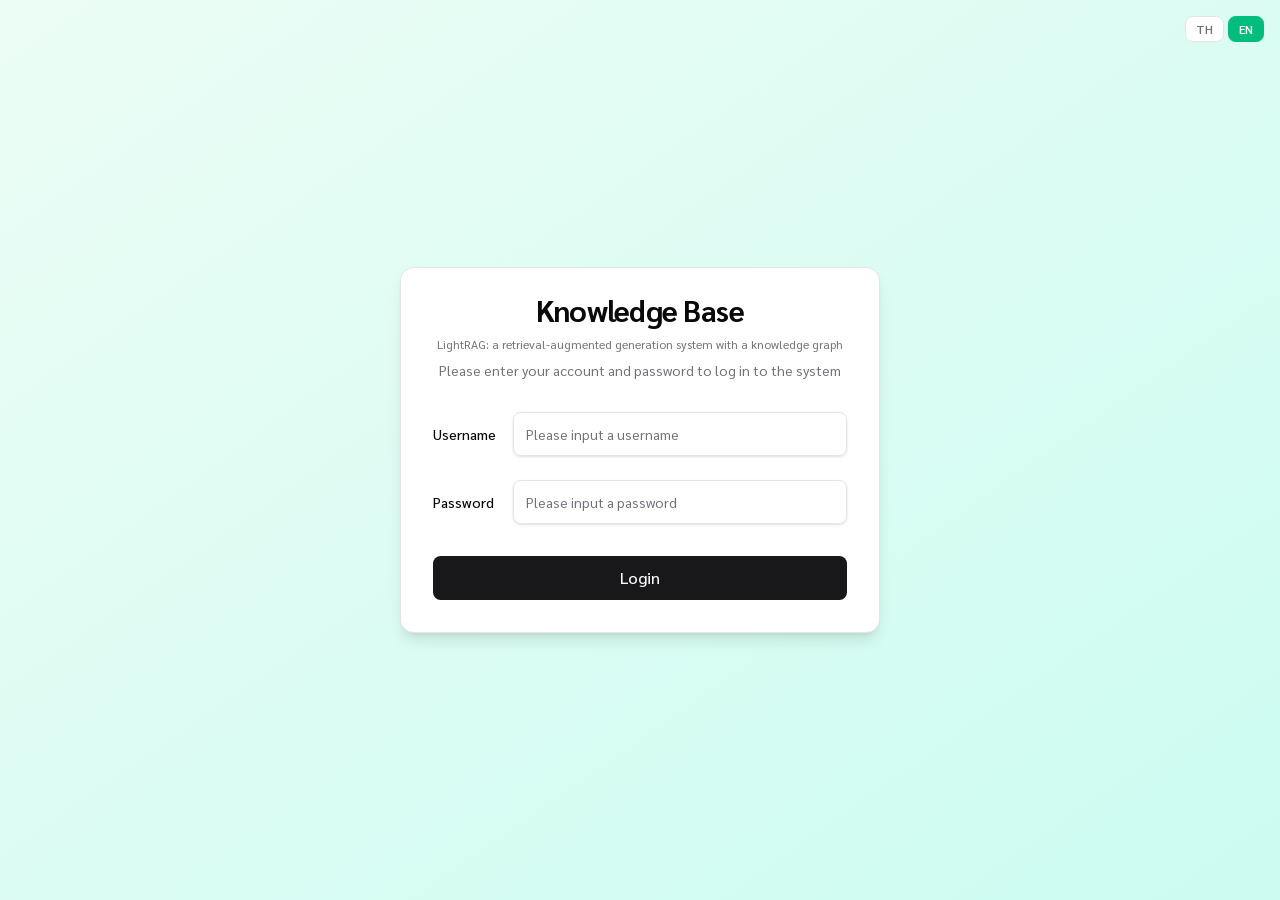
==== webui/index.html @ 4b789178 "Knowledge base on LightRAG v1.5.7 with a Thai/English web UI and mcp-lightrag - docker compose: the " ====
<!doctype html>
<html lang="th">
  <head>
    <meta charset="UTF-8" />
    <meta http-equiv="Cache-Control" content="no-cache, no-store, must-revalidate" />
    <meta http-equiv="Pragma" content="no-cache" />
    <meta http-equiv="Expires" content="0" />
    <!-- no page icon: the browser shows its own default -->
    <link rel="preconnect" href="https://fonts.googleapis.com" />
    <link rel="preconnect" href="https://fonts.gstatic.com" crossorigin />
    <link rel="stylesheet" href="https://fonts.googleapis.com/css2?family=Sarabun:ital,wght@0,400;0,600;0,700;1,400&display=swap" />
    <meta name="viewport" content="width=device-width, initial-scale=1.0" />
    <title>คลังความรู้ (Knowledge Base)</title>
    <!-- where the MCP server is reached; edit webui/kb-config.js on the server, no rebuild needed -->
    <script src="kb-config.js"></script>
    <!-- __LIGHTRAG_RUNTIME_CONFIG__ -->
    <script type="module" crossorigin src="./assets/index-CtB2l5eY.js"></script>
    <link rel="modulepreload" crossorigin href="./assets/rolldown-runtime-hePW80VL.js">
    <link rel="modulepreload" crossorigin href="./assets/katex-CVDP9Zk8.js">
    <link rel="modulepreload" crossorigin href="./assets/preload-helper-DuqgYnXA.js">
    <link rel="modulepreload" crossorigin href="./assets/copy-tex-tgw-hC4n.js">
    <link rel="stylesheet" crossorigin href="./assets/copy-tex-CoXu1Q5Z.css">
    <link rel="stylesheet" crossorigin href="./assets/index-VWiiW3qy.css">
  </head>
  <body>
    <div id="root"></div>
  </body>
</html>
---- webui/assets/index-VWiiW3qy.css ----
:root{--sigma-background-color:#fff;--sigma-controls-background-color:#fff;--sigma-controls-background-color-hover:#0003;--sigma-controls-border-color:#0003;--sigma-controls-color:#000;--sigma-controls-zindex:100;--sigma-controls-margin:5px;--sigma-controls-size:30px}div.react-sigma{background:var(--sigma-background-color);width:100%;height:100%;position:relative}div.sigma-container{width:100%;height:100%}.react-sigma-controls{z-index:var(--sigma-controls-zindex);border:2px solid var(--sigma-controls-border-color);color:var(--sigma-controls-color);background-color:var(--sigma-controls-background-color);border-radius:4px;position:absolute}.react-sigma-controls.bottom-right{bottom:var(--sigma-controls-margin);right:var(--sigma-controls-margin)}.react-sigma-controls.bottom-left{bottom:var(--sigma-controls-margin);left:var(--sigma-controls-margin)}.react-sigma-controls.top-right{top:var(--sigma-controls-margin);right:var(--sigma-controls-margin)}.react-sigma-controls.top-left{top:var(--sigma-controls-margin);left:var(--sigma-controls-margin)}.react-sigma-controls:first-child{border-top-left-radius:2px;border-top-right-radius:2px}.react-sigma-controls:last-child{border-bottom-right-radius:2px;border-bottom-left-radius:2px}.react-sigma-control{width:var(--sigma-controls-size);height:var(--sigma-controls-size);line-height:var(--sigma-controls-size);background-color:var(--sigma-controls-background-color);border-bottom:1px solid var(--sigma-controls-border-color)}.react-sigma-control:last-child{border-bottom:none}.react-sigma-control>*{box-sizing:border-box}.react-sigma-control>button{width:var(--sigma-controls-size);height:var(--sigma-controls-size);line-height:var(--sigma-controls-size);background-position:50%;background-repeat:no-repeat;background-size:50%;background-color:var(--sigma-controls-background-color);clip:rect(0,0,0,0);border:none;margin:0;padding:0;display:block}.react-sigma-control>button:hover{background-color:var(--sigma-controls-background-color-hover)}.react-sigma-search{background-color:var(--sigma-controls-background-color)}.react-sigma-search label{visibility:hidden}.react-sigma-search input{color:var(--sigma-controls-color);background-color:var(--sigma-controls-background-color);width:100%;padding:var(--sigma-controls-margin);box-sizing:border-box;border:none;margin:0;font-size:1em}:root{--sigma-grey-color:#ccc}.react-sigma .option.hoverable{cursor:pointer!important}.react-sigma .text-ellipsis{white-space:nowrap;text-overflow:ellipsis;overflow:hidden}.react-sigma .react-select__clear-indicator{cursor:pointer!important}.react-sigma .text-muted{color:var(--sigma-grey-color)}.react-sigma .text-italic{font-style:italic}.react-sigma .text-center{text-align:center}.react-sigma .graph-search{min-width:250px}.react-sigma .graph-search .option{padding:2px 8px}.react-sigma .graph-search .dropdown-indicator{padding:4px;font-size:1.25em}.react-sigma .graph-search .option.selected{background-color:var(--sigma-grey-color)}.react-sigma .node .render{background-color:var(--sigma-grey-color);border-radius:1em;width:1em;height:1em;margin-right:8px;display:inline-block;position:relative}.react-sigma .node{flex-direction:row;align-items:center;display:flex}.react-sigma .node .render{margin-right:0 .25em;flex-grow:0;flex-shrink:0}.react-sigma .node .label{flex-grow:1;flex-shrink:1}.react-sigma .edge{flex-flow:column;flex-grow:0;flex-shrink:0;align-items:flex-start;display:flex}.react-sigma .edge .node{font-size:.7em}.react-sigma .edge .body{flex-direction:row;flex-grow:1;flex-shrink:1;min-height:.6em;display:flex}.react-sigma .edge .body .render{flex-direction:column;margin:0 2px;display:flex}.react-sigma .edge .body .render .dash,.react-sigma .edge .body .render .dotted{border:2px solid #ccc;flex-grow:1;flex-shrink:1;width:0;margin:0 2px;display:inline-block}.react-sigma .edge .body .render .dotted{border-style:dotted}.react-sigma .edge .body .render .arrow{border-top:.6em solid red;border-left:.3em solid #0000;border-right:.3em solid #0000;flex-grow:0;flex-shrink:0;width:0;height:0}.react-sigma .edge .body .label{text-align:center;flex-grow:1;flex-shrink:1}
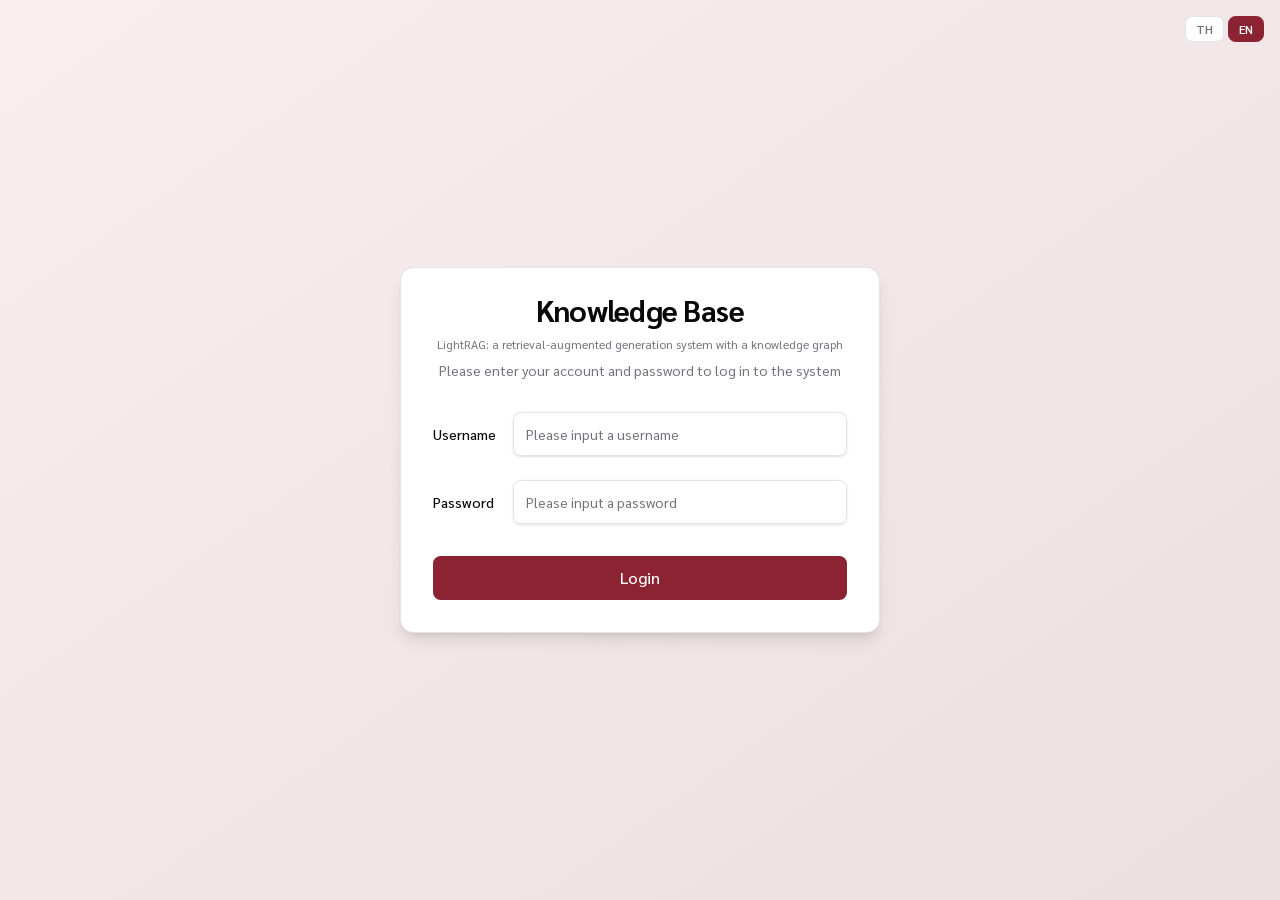
==== commit 03c32c0d: "Web UI: brand color #8B2332 for buttons and icons, no guest-mode badge Status dots keep green / red." ====
--- a/webui/index.html
+++ b/webui/index.html
@@ -14,12 +14,12 @@
     <!-- where the MCP server is reached; edit webui/kb-config.js on the server, no rebuild needed -->
     <script src="kb-config.js"></script>
     <!-- __LIGHTRAG_RUNTIME_CONFIG__ -->
-    <script type="module" crossorigin src="./assets/index-CtB2l5eY.js"></script>
+    <script type="module" crossorigin src="./assets/index-oGmSyP8N.js"></script>
     <link rel="modulepreload" crossorigin href="./assets/rolldown-runtime-hePW80VL.js">
     <link rel="modulepreload" crossorigin href="./assets/katex-CVDP9Zk8.js">
     <link rel="modulepreload" crossorigin href="./assets/preload-helper-DuqgYnXA.js">
-    <link rel="modulepreload" crossorigin href="./assets/copy-tex-tgw-hC4n.js">
-    <link rel="stylesheet" crossorigin href="./assets/copy-tex-CoXu1Q5Z.css">
+    <link rel="modulepreload" crossorigin href="./assets/copy-tex-Cp75gNLB.js">
+    <link rel="stylesheet" crossorigin href="./assets/copy-tex-U9HqtVmV.css">
     <link rel="stylesheet" crossorigin href="./assets/index-VWiiW3qy.css">
   </head>
   <body>
